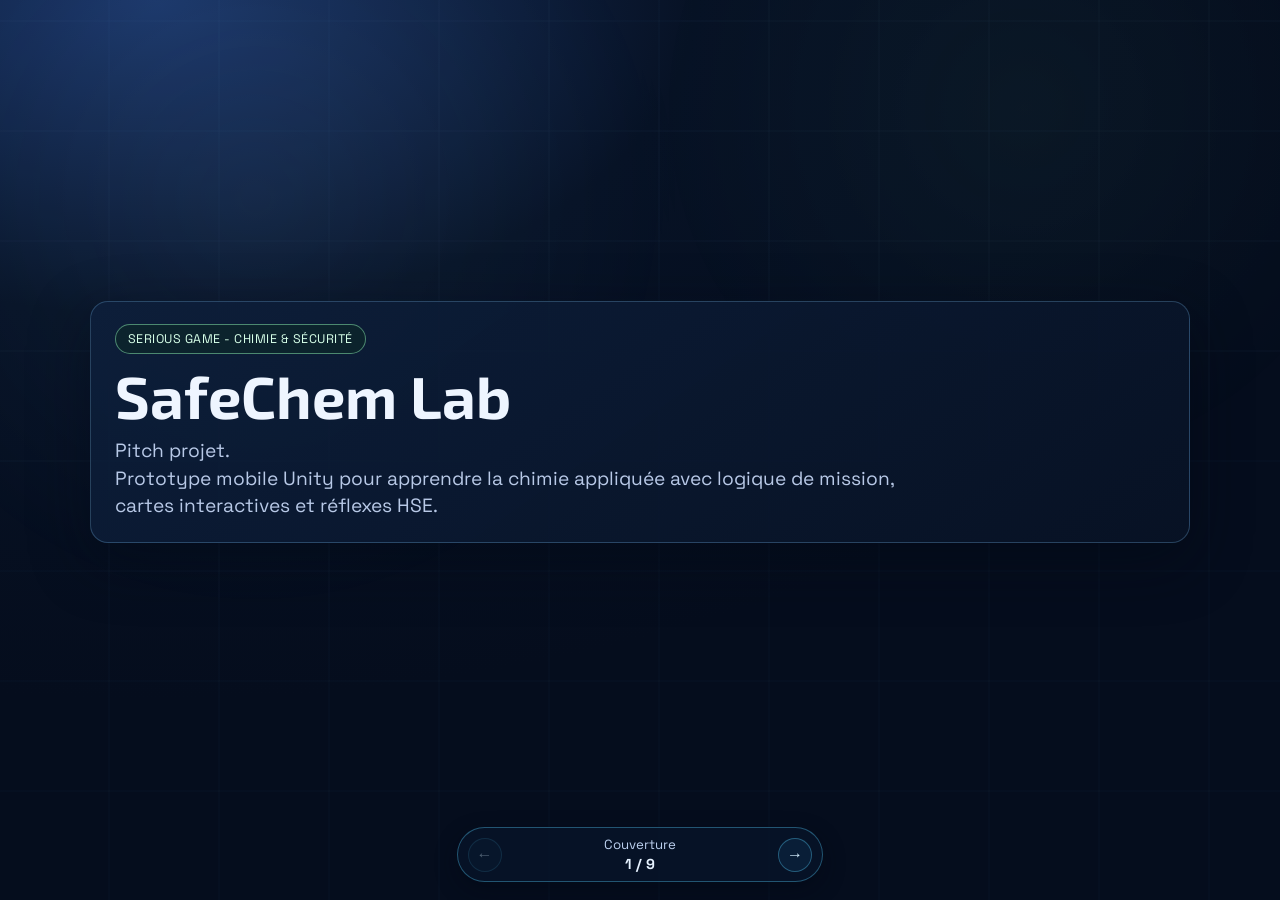
==== presentation/index.html @ c489aa13 "Switched API IP & port." ====
<!doctype html>
<html lang="fr">
<head>
  <meta charset="utf-8">
  <meta name="viewport" content="width=device-width, initial-scale=1">
  <title>Pitch Slides - SafeChem Lab</title>
  <link rel="preconnect" href="https://fonts.googleapis.com">
  <link rel="preconnect" href="https://fonts.gstatic.com" crossorigin>
  <link href="https://fonts.googleapis.com/css2?family=Exo+2:wght@500;700;800&family=Space+Grotesk:wght@400;500;700&display=swap" rel="stylesheet">
  <link rel="stylesheet" href="styles.css">
</head>
<body>
  <div class="bg-layer"></div>

  <main id="deck" class="deck" aria-live="polite">
    <section class="slide active" data-title="Couverture">
      <div class="slide-shell">
        <div class="hero-badge">Serious Game - Chimie &amp; Sécurité</div>
        <h1>SafeChem Lab</h1>
        <p class="lead">
          Pitch projet.<br>
          Prototype mobile Unity pour apprendre la chimie appliquée avec logique de mission, cartes interactives et réflexes HSE.
        </p>
      </div>
    </section>

    <section class="slide" data-title="Plan">
      <div class="slide-shell">
        <h2>Plan du Pitch</h2>
        <ol id="timeline" class="timeline">
          <li><span>1. Introduction / Accroche</span></li>
          <li><span>2. Problème &amp; Opportunité</span></li>
          <li><span>3. Solution : SafeChem Lab</span></li>
          <li><span>4. Cas d'usage &amp; Démo</span></li>
          <li><span>5. Business Model</span></li>
          <li><span>6. Marché &amp; Opportunités</span></li>
          <li><span>7. Prochaines étapes &amp; CTA</span></li>
        </ol>
      </div>
    </section>

    <section class="slide" data-title="1. Introduction">
      <div class="slide-shell">
        <div class="slide-head">
          <h2>1. Introduction - Accroche</h2>
        </div>
        <p class="hook">
          "Et si on apprenait la chimie et la sécurité labo sans passer par l'erreur réelle ?"
        </p>
        <p>
          SafeChem Lab transforme la révision théorique en entraînement interactif :
          on réfléchit, on teste, on valide, puis on comprend ses erreurs.
        </p>
      </div>
    </section>

    <section class="slide" data-title="2. Problème">
      <div class="slide-shell">
        <div class="slide-head">
          <h2>2. Problème &amp; Opportunité</h2>
        </div>
        <ul>
          <li>Les contenus de chimie sont souvent retenus de façon passive.</li>
          <li>Les risques HSE sont appris sur papier, rarement mis en situation.</li>
          <li>Les apprenants manquent de feedback concret sur leurs choix.</li>
        </ul>
        <p>
          Opportunité : proposer une progression par défis, avec mécaniques de jeu,
          pour ancrer les mécanismes chimiques et les bons réflexes de sécurité.
        </p>
      </div>
    </section>

    <section class="slide" data-title="3. Solution">
      <div class="slide-shell">
        <div class="slide-head">
          <h2>3. Solution - SafeChem Lab</h2>
        </div>
        <ul>
          <li>Niveaux scénarisés pilotés par JSON (objectifs, cartes attendues, pièges).</li>
          <li>Gameplay drag &amp; drop : substances, méthode, pictogrammes HSE.</li>
          <li>Feedback post-run avec erreurs détaillées et score en étoiles.</li>
          <li>Bibliothèque intégrée : documentation chimie + cartes référence.</li>
          <li>Structure extensible : ajouter un niveau = ajouter un JSON.</li>
        </ul>
      </div>
    </section>

    <section class="slide" data-title="4. Cas d'usage">
      <div class="slide-shell">
        <div class="slide-head">
          <h2>4. Cas d'usage &amp; Démonstration</h2>
        </div>
        <p>
          Défi type : produire un composé cible en sélectionnant les bons réactifs,
          la bonne méthode et les bons pictogrammes HSE.
        </p>
        <ol>
          <li>L'apprenant lit l'intro mission.</li>
          <li>Il place les cartes substances puis valide.</li>
          <li>Il choisit la méthode puis les cartes HSE.</li>
          <li>Il reçoit un bilan : étoiles et erreurs expliquées.</li>
        </ol>
      </div>
    </section>

    <section class="slide" data-title="5. Business Model">
      <div class="slide-shell">
        <div class="slide-head">
          <h2>5. Business Model</h2>
        </div>
        <ul>
          <li>Licence établissement (lycée, CFA, école, centre de formation).</li>
          <li>Version entreprise pour onboarding sécurité et procédés.</li>
          <li>Pack contenu premium : niveaux sectoriels personnalisés.</li>
          <li>Module analytics pour suivre la progression des groupes.</li>
        </ul>
        <p class="note">Modèle cible : abonnement annuel + personnalisation.</p>
      </div>
    </section>

    <section class="slide" data-title="6. Marché">
      <div class="slide-shell">
        <div class="slide-head">
          <h2>6. Marché &amp; Opportunités</h2>
        </div>
        <ul>
          <li>Hausse continue des besoins de formation digitale immersive.</li>
          <li>Demande forte sur sécurité, conformité et pratique métier.</li>
          <li>Positionnement hybride : pédagogie scientifique + jeu mobile.</li>
        </ul>
        <p>
          Extension naturelle vers des catalogues multi-domaines :
          chimie, HSE industrie, process opératoires, pré-certification.
        </p>
      </div>
    </section>

    <section class="slide" data-title="7. CTA">
      <div class="slide-shell slide-final">
        <div class="slide-head">
          <h2>7. Prochaines étapes &amp; Appel à action</h2>
        </div>
        <ul>
          <li>Finaliser le prototype : contenu niveaux + équilibrage UX mobile.</li>
          <li>Tester avec un groupe pilote en conditions réelles.</li>
          <li>Mesurer engagement, taux de réussite et progression.</li>
        </ul>
        <p class="cta">
          Objectif immédiat : valider l'impact pédagogique puis lancer un déploiement
          progressif avec partenaires éducation / formation.
        </p>
      </div>
    </section>
  </main>

  <div class="deck-ui" aria-hidden="true">
    <button id="prevBtn" class="nav-btn" type="button">&larr;</button>
    <div class="deck-status">
      <span id="slideTitle">Couverture</span>
      <span id="slideIndex">1 / 9</span>
    </div>
    <button id="nextBtn" class="nav-btn" type="button">&rarr;</button>
  </div>

  <script src="app.js"></script>
</body>
</html>
---- presentation/styles.css ----
:root {
  --bg-deep: #071225;
  --line: rgba(131, 201, 255, 0.25);
  --text-main: #eef5ff;
  --text-soft: #b8c9e7;
  --accent: #58d2ff;
  --accent-2: #8df0b4;
  --warn: #ffd47d;
}

* {
  box-sizing: border-box;
}

html,
body {
  margin: 0;
  width: 100%;
  height: 100%;
  overflow: hidden;
  color: var(--text-main);
  font-family: "Space Grotesk", "Segoe UI", sans-serif;
  background: radial-gradient(1200px 700px at 12% 0%, #1a3568 0%, var(--bg-deep) 45%, #050d1d 100%);
}

.bg-layer {
  position: fixed;
  inset: 0;
  z-index: 0;
  pointer-events: none;
  opacity: 0.26;
  background:
    radial-gradient(circle at 20% 22%, rgba(131, 201, 255, 0.28), transparent 34%),
    radial-gradient(circle at 80% 12%, rgba(141, 240, 180, 0.16), transparent 30%),
    repeating-linear-gradient(
      90deg,
      transparent 0,
      transparent 108px,
      rgba(131, 201, 255, 0.08) 108px,
      rgba(131, 201, 255, 0.08) 110px
    ),
    repeating-linear-gradient(
      0deg,
      transparent 0,
      transparent 108px,
      rgba(131, 201, 255, 0.08) 108px,
      rgba(131, 201, 255, 0.08) 110px
    );
}

.deck {
  position: relative;
  z-index: 1;
  width: 100%;
  height: 100%;
}

.slide {
  position: absolute;
  inset: 0;
  display: flex;
  align-items: center;
  justify-content: center;
  padding: 30px 22px 86px;
  opacity: 0;
  transform: translateX(24px) scale(0.985);
  pointer-events: none;
  transition: opacity 260ms ease, transform 260ms ease;
}

.slide.active {
  opacity: 1;
  transform: translateX(0) scale(1);
  pointer-events: auto;
}

.slide-shell {
  width: min(1100px, 100%);
  max-height: 100%;
  overflow: auto;
  padding: 22px 24px;
  border-radius: 18px;
  border: 1px solid var(--line);
  background: linear-gradient(145deg, rgba(13, 31, 59, 0.9), rgba(8, 18, 37, 0.92));
  box-shadow: 0 18px 60px rgba(3, 8, 20, 0.45);
}

.slide-shell::-webkit-scrollbar {
  width: 8px;
  height: 8px;
}

.slide-shell::-webkit-scrollbar-thumb {
  background: rgba(88, 210, 255, 0.35);
  border-radius: 12px;
}

.hero-badge {
  display: inline-block;
  padding: 6px 12px;
  border-radius: 999px;
  border: 1px solid rgba(141, 240, 180, 0.5);
  color: #d6ffe8;
  background: rgba(14, 43, 38, 0.52);
  font-size: 0.78rem;
  letter-spacing: 0.04em;
  text-transform: uppercase;
}

h1,
h2 {
  font-family: "Exo 2", sans-serif;
}

h1 {
  margin: 12px 0 10px;
  font-size: clamp(2.1rem, 5vw, 3.7rem);
  line-height: 1.03;
}

h2 {
  margin: 0 0 12px;
  font-size: clamp(1.3rem, 2.9vw, 2rem);
  line-height: 1.1;
}

.lead {
  margin: 0;
  max-width: 70ch;
  font-size: clamp(1rem, 1.95vw, 1.2rem);
  color: var(--text-soft);
  line-height: 1.45;
}

.slide-foot-note {
  margin-top: 14px;
  color: #9fbbdf;
  font-size: 0.88rem;
}

.timeline {
  margin: 0 0 12px;
  padding: 0;
  list-style: none;
  display: grid;
  grid-template-columns: repeat(2, minmax(0, 1fr));
  gap: 10px;
}

.timeline li {
  display: grid;
  gap: 6px;
  padding: 10px 11px;
  border-radius: 12px;
  border: 1px solid rgba(131, 201, 255, 0.25);
  background: rgba(14, 27, 51, 0.72);
}

.timeline li span {
  color: var(--text-soft);
  font-size: 0.9rem;
}

.timeline li strong {
  color: var(--warn);
  font-family: "Exo 2", sans-serif;
}

.timeline li small {
  color: #98b8de;
  font-size: 0.78rem;
}

.timeline li.ok {
  border-color: rgba(141, 240, 180, 0.45);
  box-shadow: 0 0 0 1px rgba(141, 240, 180, 0.16) inset;
}

.summary-pill {
  display: inline-block;
  margin: 0;
  padding: 7px 12px;
  border-radius: 999px;
  border: 1px solid rgba(88, 210, 255, 0.45);
  color: #d8f5ff;
  background: rgba(11, 49, 73, 0.45);
  font-weight: 600;
}

.slide-head {
  display: flex;
  align-items: center;
  justify-content: space-between;
  gap: 10px;
  margin-bottom: 8px;
}

.time-chip {
  flex: 0 0 auto;
  padding: 5px 10px;
  border-radius: 8px;
  border: 1px solid rgba(88, 210, 255, 0.45);
  font-size: 0.76rem;
  font-weight: 700;
  letter-spacing: 0.04em;
  text-transform: uppercase;
  color: #d7f3ff;
  background: rgba(13, 52, 76, 0.46);
}

p,
li {
  font-size: clamp(0.98rem, 1.5vw, 1.15rem);
  line-height: 1.45;
  color: #d9e7fb;
}

ul,
ol {
  margin: 0 0 10px;
  padding-left: 22px;
}

.hook {
  margin-top: 0;
  padding: 11px 12px;
  border-left: 3px solid var(--accent-2);
  border-radius: 8px;
  background: rgba(17, 47, 44, 0.42);
  font-weight: 500;
}

.note {
  margin: 0;
  color: #cde7ff;
  font-style: italic;
}

.slide-final {
  border-color: rgba(141, 240, 180, 0.36);
  background: linear-gradient(160deg, rgba(19, 43, 43, 0.78), rgba(10, 27, 39, 0.86));
}

.cta {
  margin: 0;
  padding: 10px 12px;
  border-radius: 10px;
  background: rgba(17, 68, 67, 0.35);
  border: 1px solid rgba(141, 240, 180, 0.35);
  color: #e8fff4;
  font-weight: 600;
}

.deck-ui {
  position: fixed;
  left: 50%;
  bottom: 18px;
  transform: translateX(-50%);
  z-index: 3;
  display: flex;
  align-items: center;
  gap: 8px;
  padding: 8px 10px;
  border-radius: 999px;
  border: 1px solid rgba(88, 210, 255, 0.35);
  background: rgba(7, 20, 40, 0.88);
  box-shadow: 0 8px 22px rgba(2, 8, 20, 0.42);
}

.deck-status {
  min-width: 260px;
  display: grid;
  gap: 2px;
  text-align: center;
}

#slideTitle {
  font-size: 0.83rem;
  color: #bcd0ef;
}

#slideIndex {
  font-size: 0.9rem;
  font-weight: 700;
  color: #e6f2ff;
}

.nav-btn {
  width: 34px;
  height: 34px;
  border: 1px solid rgba(88, 210, 255, 0.35);
  border-radius: 50%;
  background: rgba(12, 41, 68, 0.6);
  color: #d6efff;
  font-size: 1rem;
  cursor: pointer;
}

.nav-btn:disabled {
  opacity: 0.35;
  cursor: default;
}

@media (max-width: 920px) {
  .slide {
    padding-bottom: 96px;
  }

  .timeline {
    grid-template-columns: 1fr;
  }
}

@media (max-width: 640px) {
  .slide {
    padding: 14px 10px 88px;
  }

  .slide-shell {
    padding: 16px 14px;
  }

  .slide-head {
    align-items: flex-start;
    flex-direction: column;
  }

  .deck-status {
    min-width: 180px;
  }
}
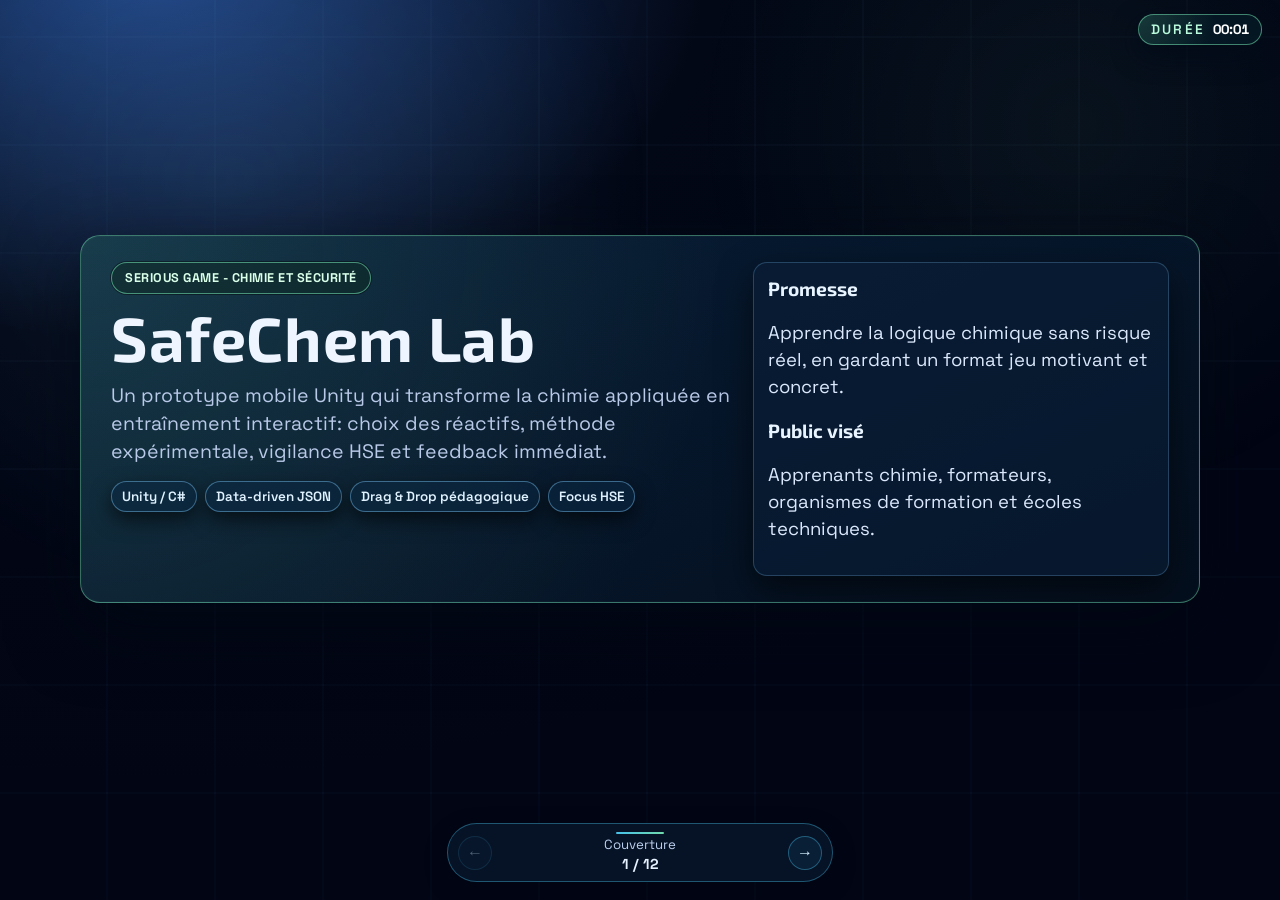
==== commit 1987396e: "Last changes fot the presentation & last APK built." ====
--- a/presentation/index.html
+++ b/presentation/index.html
@@ -12,144 +12,280 @@
 <body>
   <div class="bg-layer"></div>
 
+  <div class="timer-badge" aria-hidden="true">
+    <span class="timer-label">Durée</span>
+    <span id="timerValue">00:00</span>
+  </div>
+
   <main id="deck" class="deck" aria-live="polite">
     <section class="slide active" data-title="Couverture">
-      <div class="slide-shell">
-        <div class="hero-badge">Serious Game - Chimie &amp; Sécurité</div>
-        <h1>SafeChem Lab</h1>
-        <p class="lead">
-          Pitch projet.<br>
-          Prototype mobile Unity pour apprendre la chimie appliquée avec logique de mission, cartes interactives et réflexes HSE.
+      <div class="slide-shell hero-shell">
+        <div class="hero-grid">
+          <div>
+            <div class="hero-badge">Serious Game - Chimie et Sécurité</div>
+            <h1>SafeChem Lab</h1>
+            <p class="lead">
+              Un prototype mobile Unity qui transforme la chimie appliquée en entraînement interactif:
+              choix des réactifs, méthode expérimentale, vigilance HSE et feedback immédiat.
+            </p>
+            <div class="tag-row">
+              <span class="tag">Unity / C#</span>
+              <span class="tag">Data-driven JSON</span>
+              <span class="tag">Drag &amp; Drop pédagogique</span>
+              <span class="tag">Focus HSE</span>
+            </div>
+          </div>
+          <aside class="panel soft">
+            <h3>Promesse</h3>
+            <p>Apprendre la logique chimique sans risque réel, en gardant un format jeu motivant et concret.</p>
+            <h3>Public visé</h3>
+            <p>Apprenants chimie, formateurs, organismes de formation et écoles techniques.</p>
+          </aside>
+        </div>
+      </div>
+    </section>
+
+    <section class="slide" data-title="Plan">
+      <div class="slide-shell">
+        <h2>Plan de présentation</h2>
+        <ol class="timeline">
+          <li><span>1. Contexte et problème pédagogique</span></li>
+          <li><span>2. Solution produit: SafeChem Lab</span></li>
+          <li><span>3. Démo de l'expérience apprenant</span></li>
+          <li><span>4. Architecture technique et contenu data-driven</span></li>
+          <li><span>5. Valeur pédagogique et impact attendu</span></li>
+          <li><span>6. Business model et marché</span></li>
+          <li><span>7. Roadmap et appel à action</span></li>
+        </ol>
+      </div>
+    </section>
+
+    <section class="slide" data-title="Contexte">
+      <div class="slide-shell">
+        <div class="slide-head">
+          <h2>1. Contexte et problème</h2>
+        </div>
+        <p class="hook">Question de départ: comment rendre la chimie plus active, plus mémorable et plus sûre à apprendre?</p>
+        <div class="split">
+          <article class="panel">
+            <h3>Ce qu'on observe</h3>
+            <ul>
+              <li>Apprentissage souvent théorique et peu manipulatoire.</li>
+              <li>Difficulté à relier protocole, sécurité et résultat final.</li>
+              <li>Peu de feedback sur les erreurs de raisonnement.</li>
+            </ul>
+          </article>
+          <article class="panel">
+            <h3>Conséquence pédagogique</h3>
+            <ul>
+              <li>Mémorisation fragile sur les mécanismes réactionnels.</li>
+              <li>Réflexes HSE appris mais peu entraînés en contexte.</li>
+              <li>Manque d'autonomie dans l'analyse d'un montage.</li>
+            </ul>
+          </article>
+        </div>
+      </div>
+    </section>
+
+    <section class="slide" data-title="Solution">
+      <div class="slide-shell">
+        <div class="slide-head">
+          <h2>2. Solution produit: SafeChem Lab</h2>
+        </div>
+        <div class="kpi-grid">
+          <article class="kpi-card">
+            <h3>Parcours clair</h3>
+            <p>Chaque niveau propose un objectif de synthèse, des cartes à sélectionner et des pièges à éviter.</p>
+          </article>
+          <article class="kpi-card">
+            <h3>Mécanique active</h3>
+            <p>Drag &amp; drop en 3 phases: substances, méthode, pictogrammes HSE.</p>
+          </article>
+          <article class="kpi-card">
+            <h3>Feedback utile</h3>
+            <p>Résumé des erreurs avec explication de chaque piège utilisé.</p>
+          </article>
+          <article class="kpi-card">
+            <h3>Motivation</h3>
+            <p>Score en étoiles (temps + précision) et progression visible niveau par niveau.</p>
+          </article>
+        </div>
+      </div>
+    </section>
+
+    <section class="slide" data-title="Démo">
+      <div class="slide-shell">
+        <div class="slide-head">
+          <h2>3. Démo d'un défi type</h2>
+        </div>
+        <div class="flow">
+          <div class="flow-step">
+            <h3>Étape A</h3>
+            <p>Lecture de mission: objectif réactionnel et contraintes.</p>
+          </div>
+          <div class="flow-step">
+            <h3>Étape B</h3>
+            <p>Sélection de substances dans les slots dédiés.</p>
+          </div>
+          <div class="flow-step">
+            <h3>Étape C</h3>
+            <p>Choix de la méthode expérimentale adaptée.</p>
+          </div>
+          <div class="flow-step">
+            <h3>Étape D</h3>
+            <p>Validation des cartes HSE puis résultat final.</p>
+          </div>
+        </div>
+        <p class="note">
+          Exemples actuels: estérification de Fischer et production d'acide nitrique avec cartes pièges contextualisées.
         </p>
       </div>
     </section>
 
-    <section class="slide" data-title="Plan">
-      <div class="slide-shell">
-        <h2>Plan du Pitch</h2>
-        <ol id="timeline" class="timeline">
-          <li><span>1. Introduction / Accroche</span></li>
-          <li><span>2. Problème &amp; Opportunité</span></li>
-          <li><span>3. Solution : SafeChem Lab</span></li>
-          <li><span>4. Cas d'usage &amp; Démo</span></li>
-          <li><span>5. Business Model</span></li>
-          <li><span>6. Marché &amp; Opportunités</span></li>
-          <li><span>7. Prochaines étapes &amp; CTA</span></li>
-        </ol>
-      </div>
-    </section>
-
-    <section class="slide" data-title="1. Introduction">
-      <div class="slide-shell">
-        <div class="slide-head">
-          <h2>1. Introduction - Accroche</h2>
-        </div>
-        <p class="hook">
-          "Et si on apprenait la chimie et la sécurité labo sans passer par l'erreur réelle ?"
-        </p>
-        <p>
-          SafeChem Lab transforme la révision théorique en entraînement interactif :
-          on réfléchit, on teste, on valide, puis on comprend ses erreurs.
-        </p>
-      </div>
-    </section>
-
-    <section class="slide" data-title="2. Problème">
-      <div class="slide-shell">
-        <div class="slide-head">
-          <h2>2. Problème &amp; Opportunité</h2>
-        </div>
-        <ul>
-          <li>Les contenus de chimie sont souvent retenus de façon passive.</li>
-          <li>Les risques HSE sont appris sur papier, rarement mis en situation.</li>
-          <li>Les apprenants manquent de feedback concret sur leurs choix.</li>
+    <section class="slide" data-title="Architecture">
+      <div class="slide-shell">
+        <div class="slide-head">
+          <h2>4. Architecture technique</h2>
+        </div>
+        <div class="split">
+          <article class="panel">
+            <h3>Côté Unity</h3>
+            <ul>
+              <li>UI générée au runtime pour refléter les données JSON (niveaux, cartes, docs).</li>
+              <li>Scène Home: pager 3 écrans + header/footer fixes + menu settings.</li>
+              <li>Scène InGame: contrôleur runtime avec phases, drag &amp; drop et score.</li>
+              <li>Profil local persistant: UUID, pseudo, progression, étoiles.</li>
+            </ul>
+          </article>
+          <article class="panel">
+            <h3>Côté data et backend</h3>
+            <ul>
+              <li>Contenus pilotés par JSON: niveaux, docs, substances, méthodes, HSE.</li>
+              <li>Texture maps / atlas pour accélérer la production d'assets.</li>
+              <li>API REST Python pour synchroniser création joueur et résultats.</li>
+              <li>Stack backend: FastAPI + PostgreSQL + Adminer sous Docker.</li>
+            </ul>
+          </article>
+        </div>
+      </div>
+    </section>
+
+    <section class="slide" data-title="Data-driven">
+      <div class="slide-shell">
+        <div class="slide-head">
+          <h2>5. Pourquoi le modèle data-driven est clé</h2>
+        </div>
+        <ul class="checklist">
+          <li>Ajouter un niveau revient à ajouter un JSON dans le dossier Levels.</li>
+          <li>Le JSON décrit: cartes affichées, cartes attendues, pièges, messages d'erreur, consignes.</li>
+          <li>Les fiches docs, substances, méthodes et HSE suivent la même logique.</li>
+          <li>Le gameplay est extensible sans refactor lourd du code C#.</li>
         </ul>
         <p>
-          Opportunité : proposer une progression par défis, avec mécaniques de jeu,
-          pour ancrer les mécanismes chimiques et les bons réflexes de sécurité.
+          Résultat: gain de vitesse pour itérer sur le contenu pédagogique, et meilleure autonomie côté design pédagogique.
         </p>
       </div>
     </section>
 
-    <section class="slide" data-title="3. Solution">
-      <div class="slide-shell">
-        <div class="slide-head">
-          <h2>3. Solution - SafeChem Lab</h2>
+    <section class="slide" data-title="Impact">
+      <div class="slide-shell">
+        <div class="slide-head">
+          <h2>6. Valeur pédagogique attendue</h2>
+        </div>
+        <div class="kpi-grid">
+          <article class="kpi-card">
+            <h3>Engagement</h3>
+            <p>Le format mission + score augmente l'attention sur la durée.</p>
+          </article>
+          <article class="kpi-card">
+            <h3>Compréhension</h3>
+            <p>Les erreurs expliquées permettent un apprentissage par correction active.</p>
+          </article>
+          <article class="kpi-card">
+            <h3>Sécurité</h3>
+            <p>Les choix HSE sont entraînés en contexte, pas isolés sur fiche théorique.</p>
+          </article>
+          <article class="kpi-card">
+            <h3>Mesure</h3>
+            <p>Temps, erreurs, étoiles: indicateurs simples pour suivre la progression.</p>
+          </article>
+        </div>
+      </div>
+    </section>
+
+    <section class="slide" data-title="Business">
+      <div class="slide-shell">
+        <div class="slide-head">
+          <h2>7. Business model</h2>
+        </div>
+        <div class="split">
+          <article class="panel">
+            <h3>Offres envisagées</h3>
+            <ul>
+              <li>Licence établissement (lycées, CFA, écoles techniques).</li>
+              <li>Version entreprise pour onboarding sécurité/process.</li>
+              <li>Pack contenu spécifique métier (chimie fine, procédés, HSE).</li>
+            </ul>
+          </article>
+          <article class="panel">
+            <h3>Monétisation</h3>
+            <ul>
+              <li>Abonnement annuel par groupe d'apprenants.</li>
+              <li>Option de personnalisation des niveaux et scénarios.</li>
+              <li>Module analytics pour formateurs / responsables pédagogiques.</li>
+            </ul>
+          </article>
+        </div>
+      </div>
+    </section>
+
+    <section class="slide" data-title="Marché">
+      <div class="slide-shell">
+        <div class="slide-head">
+          <h2>8. Marché et différenciation</h2>
         </div>
         <ul>
-          <li>Niveaux scénarisés pilotés par JSON (objectifs, cartes attendues, pièges).</li>
-          <li>Gameplay drag &amp; drop : substances, méthode, pictogrammes HSE.</li>
-          <li>Feedback post-run avec erreurs détaillées et score en étoiles.</li>
-          <li>Bibliothèque intégrée : documentation chimie + cartes référence.</li>
-          <li>Structure extensible : ajouter un niveau = ajouter un JSON.</li>
+          <li>Besoin fort en formation immersive et professionnalisante.</li>
+          <li>Différenciation: combinaison chimie + gameplay + sécurité opérationnelle.</li>
+          <li>Positionnement pratique: pas juste "quiz", mais raisonnement de montage complet.</li>
+          <li>Potentiel d'extension vers d'autres domaines techniques à risques.</li>
         </ul>
-      </div>
-    </section>
-
-    <section class="slide" data-title="4. Cas d'usage">
-      <div class="slide-shell">
-        <div class="slide-head">
-          <h2>4. Cas d'usage &amp; Démonstration</h2>
-        </div>
-        <p>
-          Défi type : produire un composé cible en sélectionnant les bons réactifs,
-          la bonne méthode et les bons pictogrammes HSE.
+        <p class="note">
+          Le projet est pensé "contenu d'abord": la valeur augmente à mesure que le catalogue de défis grandit.
         </p>
-        <ol>
-          <li>L'apprenant lit l'intro mission.</li>
-          <li>Il place les cartes substances puis valide.</li>
-          <li>Il choisit la méthode puis les cartes HSE.</li>
-          <li>Il reçoit un bilan : étoiles et erreurs expliquées.</li>
+      </div>
+    </section>
+
+    <section class="slide" data-title="Roadmap">
+      <div class="slide-shell">
+        <div class="slide-head">
+          <h2>9. Roadmap d'exécution</h2>
+        </div>
+        <ol class="timeline compact">
+          <li><span>Finaliser le prototype jouable end-to-end (stabilité mobile + contenus clés).</span></li>
+          <li><span>Lancer un pilote pédagogique sur un petit groupe cible.</span></li>
+          <li><span>Mesurer: taux de complétion, erreurs récurrentes, progression entre tentatives.</span></li>
+          <li><span>Industrialiser le pipeline contenu pour créer rapidement de nouveaux niveaux.</span></li>
+          <li><span>Préparer une version v1 orientée déploiement établissement.</span></li>
         </ol>
       </div>
     </section>
 
-    <section class="slide" data-title="5. Business Model">
-      <div class="slide-shell">
-        <div class="slide-head">
-          <h2>5. Business Model</h2>
-        </div>
-        <ul>
-          <li>Licence établissement (lycée, CFA, école, centre de formation).</li>
-          <li>Version entreprise pour onboarding sécurité et procédés.</li>
-          <li>Pack contenu premium : niveaux sectoriels personnalisés.</li>
-          <li>Module analytics pour suivre la progression des groupes.</li>
-        </ul>
-        <p class="note">Modèle cible : abonnement annuel + personnalisation.</p>
-      </div>
-    </section>
-
-    <section class="slide" data-title="6. Marché">
-      <div class="slide-shell">
-        <div class="slide-head">
-          <h2>6. Marché &amp; Opportunités</h2>
-        </div>
-        <ul>
-          <li>Hausse continue des besoins de formation digitale immersive.</li>
-          <li>Demande forte sur sécurité, conformité et pratique métier.</li>
-          <li>Positionnement hybride : pédagogie scientifique + jeu mobile.</li>
-        </ul>
-        <p>
-          Extension naturelle vers des catalogues multi-domaines :
-          chimie, HSE industrie, process opératoires, pré-certification.
+    <section class="slide" data-title="Conclusion">
+      <div class="slide-shell slide-final">
+        <div class="slide-head">
+          <h2>10. Conclusion et appel à action</h2>
+        </div>
+        <p class="cta">
+          SafeChem Lab rend la chimie plus concrète, plus engageante et plus sûre à apprendre.
+          La base technique est en place, le modèle contenu est extensible,
+          et la prochaine étape est la validation terrain avec des apprenants réels.
         </p>
-      </div>
-    </section>
-
-    <section class="slide" data-title="7. CTA">
-      <div class="slide-shell slide-final">
-        <div class="slide-head">
-          <h2>7. Prochaines étapes &amp; Appel à action</h2>
-        </div>
-        <ul>
-          <li>Finaliser le prototype : contenu niveaux + équilibrage UX mobile.</li>
-          <li>Tester avec un groupe pilote en conditions réelles.</li>
-          <li>Mesurer engagement, taux de réussite et progression.</li>
-        </ul>
-        <p class="cta">
-          Objectif immédiat : valider l'impact pédagogique puis lancer un déploiement
-          progressif avec partenaires éducation / formation.
-        </p>
+        <div class="tag-row">
+          <span class="tag">Prototype opérationnel</span>
+          <span class="tag">Approche scalable</span>
+          <span class="tag">Impact pédagogique mesurable</span>
+        </div>
       </div>
     </section>
   </main>
@@ -158,7 +294,7 @@
     <button id="prevBtn" class="nav-btn" type="button">&larr;</button>
     <div class="deck-status">
       <span id="slideTitle">Couverture</span>
-      <span id="slideIndex">1 / 9</span>
+      <span id="slideIndex">1 / 12</span>
     </div>
     <button id="nextBtn" class="nav-btn" type="button">&rarr;</button>
   </div>
--- a/presentation/styles.css
+++ b/presentation/styles.css
@@ -1,11 +1,16 @@
 :root {
-  --bg-deep: #071225;
-  --line: rgba(131, 201, 255, 0.25);
+  --bg-deep: #030816;
+  --line: rgba(128, 206, 255, 0.24);
+  --line-strong: rgba(128, 206, 255, 0.42);
   --text-main: #eef5ff;
-  --text-soft: #b8c9e7;
-  --accent: #58d2ff;
-  --accent-2: #8df0b4;
-  --warn: #ffd47d;
+  --text-soft: #b9c9e8;
+  --accent: #4ed4ff;
+  --accent-2: #7cf0ba;
+  --accent-warm: #ffd07a;
+  --danger: #ff7b7b;
+  --panel: rgba(5, 18, 40, 0.86);
+  --blur-radius: 22px;
+  --shadow-soft: 0 24px 70px rgba(2, 8, 20, 0.7);
 }
 
 * {
@@ -20,7 +25,9 @@
   overflow: hidden;
   color: var(--text-main);
   font-family: "Space Grotesk", "Segoe UI", sans-serif;
-  background: radial-gradient(1200px 700px at 12% 0%, #1a3568 0%, var(--bg-deep) 45%, #050d1d 100%);
+  background:
+    radial-gradient(1200px 820px at 12% -4%, #1f4485 0%, var(--bg-deep) 46%, #020514 100%);
+  -webkit-font-smoothing: antialiased;
 }
 
 .bg-layer {
@@ -28,23 +35,23 @@
   inset: 0;
   z-index: 0;
   pointer-events: none;
-  opacity: 0.26;
+  opacity: 0.32;
   background:
-    radial-gradient(circle at 20% 22%, rgba(131, 201, 255, 0.28), transparent 34%),
-    radial-gradient(circle at 80% 12%, rgba(141, 240, 180, 0.16), transparent 30%),
+    radial-gradient(circle at 18% 20%, rgba(128, 206, 255, 0.30), transparent 34%),
+    radial-gradient(circle at 84% 14%, rgba(124, 240, 186, 0.18), transparent 30%),
     repeating-linear-gradient(
       90deg,
       transparent 0,
-      transparent 108px,
-      rgba(131, 201, 255, 0.08) 108px,
-      rgba(131, 201, 255, 0.08) 110px
+      transparent 106px,
+      rgba(128, 206, 255, 0.08) 106px,
+      rgba(128, 206, 255, 0.08) 108px
     ),
     repeating-linear-gradient(
       0deg,
       transparent 0,
-      transparent 108px,
-      rgba(131, 201, 255, 0.08) 108px,
-      rgba(131, 201, 255, 0.08) 110px
+      transparent 106px,
+      rgba(128, 206, 255, 0.08) 106px,
+      rgba(128, 206, 255, 0.08) 108px
     );
 }
 
@@ -53,6 +60,37 @@
   z-index: 1;
   width: 100%;
   height: 100%;
+  perspective: 1400px;
+}
+
+.timer-badge {
+  position: fixed;
+  top: 14px;
+  right: 18px;
+  z-index: 3;
+  display: inline-flex;
+  align-items: center;
+  gap: 8px;
+  padding: 6px 12px;
+  border-radius: 999px;
+  border: 1px solid rgba(124, 240, 186, 0.5);
+  background: radial-gradient(circle at 0% 0%, rgba(124, 240, 186, 0.16), transparent 60%),
+    rgba(5, 24, 36, 0.92);
+  box-shadow: 0 10px 26px rgba(2, 10, 25, 0.85);
+  font-size: 0.85rem;
+}
+
+.timer-label {
+  text-transform: uppercase;
+  letter-spacing: 0.16em;
+  font-weight: 600;
+  color: #b9f9dc;
+}
+
+#timerValue {
+  font-variant-numeric: tabular-nums;
+  font-weight: 700;
+  color: #ffffff;
 }
 
 .slide {
@@ -61,28 +99,50 @@
   display: flex;
   align-items: center;
   justify-content: center;
-  padding: 30px 22px 86px;
+  padding: 26px 22px 88px;
   opacity: 0;
-  transform: translateX(24px) scale(0.985);
+  transform: translateX(32px) translateZ(-40px) scale(0.975);
   pointer-events: none;
-  transition: opacity 260ms ease, transform 260ms ease;
+  transition:
+    opacity 280ms ease,
+    transform 420ms cubic-bezier(0.16, 0.84, 0.36, 1);
 }
 
 .slide.active {
   opacity: 1;
-  transform: translateX(0) scale(1);
+  transform: translateX(0) translateZ(0) scale(1);
   pointer-events: auto;
 }
 
 .slide-shell {
-  width: min(1100px, 100%);
+  width: min(1120px, 100%);
   max-height: 100%;
   overflow: auto;
-  padding: 22px 24px;
-  border-radius: 18px;
+  padding: 26px 30px 26px;
+  border-radius: 20px;
   border: 1px solid var(--line);
-  background: linear-gradient(145deg, rgba(13, 31, 59, 0.9), rgba(8, 18, 37, 0.92));
-  box-shadow: 0 18px 60px rgba(3, 8, 20, 0.45);
+  background:
+    linear-gradient(160deg, rgba(10, 31, 64, 0.94), rgba(4, 14, 31, 0.96));
+  box-shadow: var(--shadow-soft);
+  backdrop-filter: blur(var(--blur-radius));
+  -webkit-backdrop-filter: blur(var(--blur-radius));
+  position: relative;
+}
+
+.slide-shell::before {
+  content: "";
+  position: absolute;
+  inset: 0;
+  border-radius: inherit;
+  pointer-events: none;
+  border: 1px solid rgba(255, 255, 255, 0.02);
+}
+
+.hero-shell {
+  border-color: rgba(124, 240, 186, 0.42);
+  background:
+    radial-gradient(circle at 0% 0%, rgba(124, 240, 186, 0.14), transparent 55%),
+    linear-gradient(155deg, rgba(8, 31, 58, 0.97), rgba(4, 15, 30, 0.98));
 }
 
 .slide-shell::-webkit-scrollbar {
@@ -91,100 +151,76 @@
 }
 
 .slide-shell::-webkit-scrollbar-thumb {
-  background: rgba(88, 210, 255, 0.35);
-  border-radius: 12px;
+  background: rgba(78, 212, 255, 0.38);
+  border-radius: 10px;
+}
+
+.hero-grid {
+  display: grid;
+  grid-template-columns: 1.35fr 0.9fr;
+  gap: 18px;
+  align-items: flex-start;
 }
 
 .hero-badge {
   display: inline-block;
-  padding: 6px 12px;
+  padding: 7px 13px;
   border-radius: 999px;
-  border: 1px solid rgba(141, 240, 180, 0.5);
-  color: #d6ffe8;
+  border: 1px solid rgba(124, 240, 186, 0.52);
+  color: #d9ffe9;
   background: rgba(14, 43, 38, 0.52);
-  font-size: 0.78rem;
+  font-size: 0.79rem;
   letter-spacing: 0.04em;
   text-transform: uppercase;
+  font-weight: 700;
+  box-shadow: 0 0 0 1px rgba(0, 0, 0, 0.4);
 }
 
 h1,
+h2,
+h3 {
+  font-family: "Exo 2", sans-serif;
+}
+
+h1 {
+  margin: 12px 0 12px;
+  font-size: clamp(2.2rem, 5vw, 3.9rem);
+  line-height: 1.02;
+  letter-spacing: 0.01em;
+}
+
 h2 {
-  font-family: "Exo 2", sans-serif;
-}
-
-h1 {
-  margin: 12px 0 10px;
-  font-size: clamp(2.1rem, 5vw, 3.7rem);
-  line-height: 1.03;
-}
-
-h2 {
-  margin: 0 0 12px;
-  font-size: clamp(1.3rem, 2.9vw, 2rem);
+  margin: 0 0 14px;
+  font-size: clamp(1.35rem, 3vw, 2.1rem);
   line-height: 1.1;
+  letter-spacing: 0.02em;
+}
+
+h3 {
+  margin: 0 0 10px;
+  font-size: clamp(1rem, 1.8vw, 1.2rem);
+  color: #e8f4ff;
+}
+
+p,
+li {
+  font-size: clamp(1rem, 1.48vw, 1.16rem);
+  line-height: 1.47;
+  color: #dbe8fc;
+}
+
+ul,
+ol {
+  margin: 0 0 10px;
+  padding-left: 22px;
 }
 
 .lead {
   margin: 0;
-  max-width: 70ch;
-  font-size: clamp(1rem, 1.95vw, 1.2rem);
+  max-width: 72ch;
+  font-size: clamp(1rem, 1.92vw, 1.22rem);
   color: var(--text-soft);
   line-height: 1.45;
-}
-
-.slide-foot-note {
-  margin-top: 14px;
-  color: #9fbbdf;
-  font-size: 0.88rem;
-}
-
-.timeline {
-  margin: 0 0 12px;
-  padding: 0;
-  list-style: none;
-  display: grid;
-  grid-template-columns: repeat(2, minmax(0, 1fr));
-  gap: 10px;
-}
-
-.timeline li {
-  display: grid;
-  gap: 6px;
-  padding: 10px 11px;
-  border-radius: 12px;
-  border: 1px solid rgba(131, 201, 255, 0.25);
-  background: rgba(14, 27, 51, 0.72);
-}
-
-.timeline li span {
-  color: var(--text-soft);
-  font-size: 0.9rem;
-}
-
-.timeline li strong {
-  color: var(--warn);
-  font-family: "Exo 2", sans-serif;
-}
-
-.timeline li small {
-  color: #98b8de;
-  font-size: 0.78rem;
-}
-
-.timeline li.ok {
-  border-color: rgba(141, 240, 180, 0.45);
-  box-shadow: 0 0 0 1px rgba(141, 240, 180, 0.16) inset;
-}
-
-.summary-pill {
-  display: inline-block;
-  margin: 0;
-  padding: 7px 12px;
-  border-radius: 999px;
-  border: 1px solid rgba(88, 210, 255, 0.45);
-  color: #d8f5ff;
-  background: rgba(11, 49, 73, 0.45);
-  font-weight: 600;
 }
 
 .slide-head {
@@ -195,60 +231,178 @@
   margin-bottom: 8px;
 }
 
-.time-chip {
-  flex: 0 0 auto;
-  padding: 5px 10px;
-  border-radius: 8px;
-  border: 1px solid rgba(88, 210, 255, 0.45);
-  font-size: 0.76rem;
+.slide-head::after {
+  content: "";
+  flex: 1 1 auto;
+  margin-left: 14px;
+  height: 1px;
+  border-radius: 999px;
+  background: linear-gradient(90deg, rgba(128, 206, 255, 0.6), transparent);
+  opacity: 0.7;
+}
+
+.hook {
+  margin: 0 0 14px;
+  padding: 12px 14px;
+  border-left: 3px solid var(--accent-2);
+  border-radius: 10px;
+  background: rgba(18, 50, 46, 0.40);
+  font-weight: 500;
+  box-shadow: 0 0 0 1px rgba(10, 37, 34, 0.55);
+}
+
+.split {
+  display: grid;
+  grid-template-columns: repeat(2, minmax(0, 1fr));
+  gap: 14px;
+}
+
+.panel {
+  padding: 14px 14px;
+  border-radius: 14px;
+  border: 1px solid var(--line);
+  background: var(--panel);
+  box-shadow: 0 14px 34px rgba(0, 0, 0, 0.55);
+}
+
+.panel.soft {
+  background: rgba(10, 30, 54, 0.65);
+}
+
+.kpi-grid {
+  display: grid;
+  grid-template-columns: repeat(2, minmax(0, 1fr));
+  gap: 12px;
+}
+
+.kpi-card {
+  padding: 13px 13px;
+  border-radius: 14px;
+  border: 1px solid var(--line);
+  background:
+    radial-gradient(circle at 0% 0%, rgba(78, 212, 255, 0.18), transparent 60%),
+    linear-gradient(145deg, rgba(13, 37, 70, 0.9), rgba(7, 19, 36, 0.92));
+  box-shadow: 0 16px 42px rgba(1, 6, 18, 0.8);
+}
+
+.kpi-card p {
+  margin: 0;
+}
+
+.flow {
+  display: grid;
+  grid-template-columns: repeat(2, minmax(0, 1fr));
+  gap: 12px;
+  margin-bottom: 10px;
+}
+
+.flow-step {
+  position: relative;
+  padding: 13px 12px 13px 16px;
+  border-radius: 14px;
+  border: 1px solid var(--line);
+  background: rgba(12, 32, 59, 0.86);
+}
+
+.flow-step::before {
+  content: "";
+  position: absolute;
+  left: 0;
+  top: 0;
+  bottom: 0;
+  width: 4px;
+  border-radius: 14px 0 0 14px;
+  background: linear-gradient(180deg, var(--accent), var(--accent-2));
+}
+
+.checklist {
+  list-style: none;
+  padding: 0;
+  margin: 0 0 12px;
+  display: grid;
+  gap: 8px;
+}
+
+.checklist li {
+  position: relative;
+  padding: 8px 10px 8px 34px;
+  border-radius: 10px;
+  border: 1px solid rgba(128, 206, 255, 0.2);
+  background: rgba(13, 33, 58, 0.66);
+}
+
+.checklist li::before {
+  content: "✓";
+  position: absolute;
+  left: 12px;
+  top: 6px;
   font-weight: 700;
-  letter-spacing: 0.04em;
-  text-transform: uppercase;
-  color: #d7f3ff;
-  background: rgba(13, 52, 76, 0.46);
-}
-
-p,
-li {
-  font-size: clamp(0.98rem, 1.5vw, 1.15rem);
-  line-height: 1.45;
-  color: #d9e7fb;
-}
-
-ul,
-ol {
-  margin: 0 0 10px;
-  padding-left: 22px;
-}
-
-.hook {
-  margin-top: 0;
-  padding: 11px 12px;
-  border-left: 3px solid var(--accent-2);
-  border-radius: 8px;
-  background: rgba(17, 47, 44, 0.42);
-  font-weight: 500;
+  color: var(--accent-2);
+}
+
+.timeline {
+  margin: 0;
+  padding: 0;
+  list-style: none;
+  display: grid;
+  gap: 10px;
+}
+
+.timeline li {
+  padding: 10px 12px;
+  border-radius: 12px;
+  border: 1px solid var(--line);
+  background: rgba(14, 29, 54, 0.72);
+  box-shadow: 0 10px 26px rgba(1, 5, 14, 0.7);
+}
+
+.timeline.compact li {
+  padding: 9px 11px;
 }
 
 .note {
   margin: 0;
-  color: #cde7ff;
+  color: #cde4ff;
   font-style: italic;
 }
 
+.tag-row {
+  display: flex;
+  flex-wrap: wrap;
+  gap: 8px;
+  margin-top: 14px;
+}
+
+.tag {
+  display: inline-flex;
+  align-items: center;
+  gap: 6px;
+  padding: 6px 10px;
+  border-radius: 999px;
+  border: 1px solid var(--line-strong);
+  background: rgba(11, 40, 66, 0.58);
+  color: #e0f2ff;
+  font-size: 0.84rem;
+  font-weight: 600;
+  box-shadow: 0 8px 20px rgba(0, 0, 0, 0.6);
+}
+
 .slide-final {
-  border-color: rgba(141, 240, 180, 0.36);
-  background: linear-gradient(160deg, rgba(19, 43, 43, 0.78), rgba(10, 27, 39, 0.86));
+  border-color: rgba(124, 240, 186, 0.38);
+  background:
+    radial-gradient(circle at 0% 0%, rgba(124, 240, 186, 0.18), transparent 60%),
+    linear-gradient(160deg, rgba(16, 43, 44, 0.86), rgba(10, 27, 40, 0.95));
 }
 
 .cta {
   margin: 0;
-  padding: 10px 12px;
-  border-radius: 10px;
-  background: rgba(17, 68, 67, 0.35);
-  border: 1px solid rgba(141, 240, 180, 0.35);
-  color: #e8fff4;
+  padding: 12px 14px;
+  border-radius: 12px;
+  background: rgba(17, 68, 67, 0.36);
+  border: 1px solid rgba(124, 240, 186, 0.38);
+  color: #e8fff5;
   font-weight: 600;
+  line-height: 1.45;
 }
 
 .deck-ui {
@@ -262,16 +416,26 @@
   gap: 8px;
   padding: 8px 10px;
   border-radius: 999px;
-  border: 1px solid rgba(88, 210, 255, 0.35);
-  background: rgba(7, 20, 40, 0.88);
+  border: 1px solid rgba(78, 212, 255, 0.35);
+  background: rgba(7, 20, 40, 0.9);
   box-shadow: 0 8px 22px rgba(2, 8, 20, 0.42);
 }
 
 .deck-status {
-  min-width: 260px;
+  min-width: 280px;
   display: grid;
   gap: 2px;
   text-align: center;
+}
+
+.deck-status::before {
+  content: "";
+  justify-self: center;
+  width: 48px;
+  height: 2px;
+  border-radius: 999px;
+  background: linear-gradient(90deg, var(--accent), var(--accent-2));
+  opacity: 0.9;
 }
 
 #slideTitle {
@@ -288,12 +452,19 @@
 .nav-btn {
   width: 34px;
   height: 34px;
-  border: 1px solid rgba(88, 210, 255, 0.35);
+  border: 1px solid rgba(78, 212, 255, 0.35);
   border-radius: 50%;
   background: rgba(12, 41, 68, 0.6);
   color: #d6efff;
   font-size: 1rem;
   cursor: pointer;
+  display: inline-flex;
+  align-items: center;
+  justify-content: center;
+  transition:
+    background 160ms ease,
+    transform 120ms ease,
+    box-shadow 160ms ease;
 }
 
 .nav-btn:disabled {
@@ -301,31 +472,46 @@
   cursor: default;
 }
 
-@media (max-width: 920px) {
+.nav-btn:not(:disabled):hover {
+  background: rgba(20, 70, 110, 0.9);
+  box-shadow: 0 0 0 1px rgba(78, 212, 255, 0.5);
+  transform: translateY(-1px);
+}
+
+.nav-btn:focus-visible {
+  outline: 2px solid rgba(124, 240, 186, 0.8);
+  outline-offset: 2px;
+}
+
+@media (max-width: 980px) {
   .slide {
-    padding-bottom: 96px;
+    padding: 18px 14px 94px;
   }
 
-  .timeline {
+  .hero-grid,
+  .split,
+  .kpi-grid,
+  .flow {
     grid-template-columns: 1fr;
   }
+
+  .deck-status {
+    min-width: 210px;
+  }
 }
 
 @media (max-width: 640px) {
-  .slide {
-    padding: 14px 10px 88px;
-  }
-
   .slide-shell {
     padding: 16px 14px;
   }
 
-  .slide-head {
-    align-items: flex-start;
-    flex-direction: column;
+  h2 {
+    margin-bottom: 10px;
   }
 
-  .deck-status {
-    min-width: 180px;
+  .panel,
+  .kpi-card,
+  .flow-step {
+    padding: 11px 10px;
   }
 }
